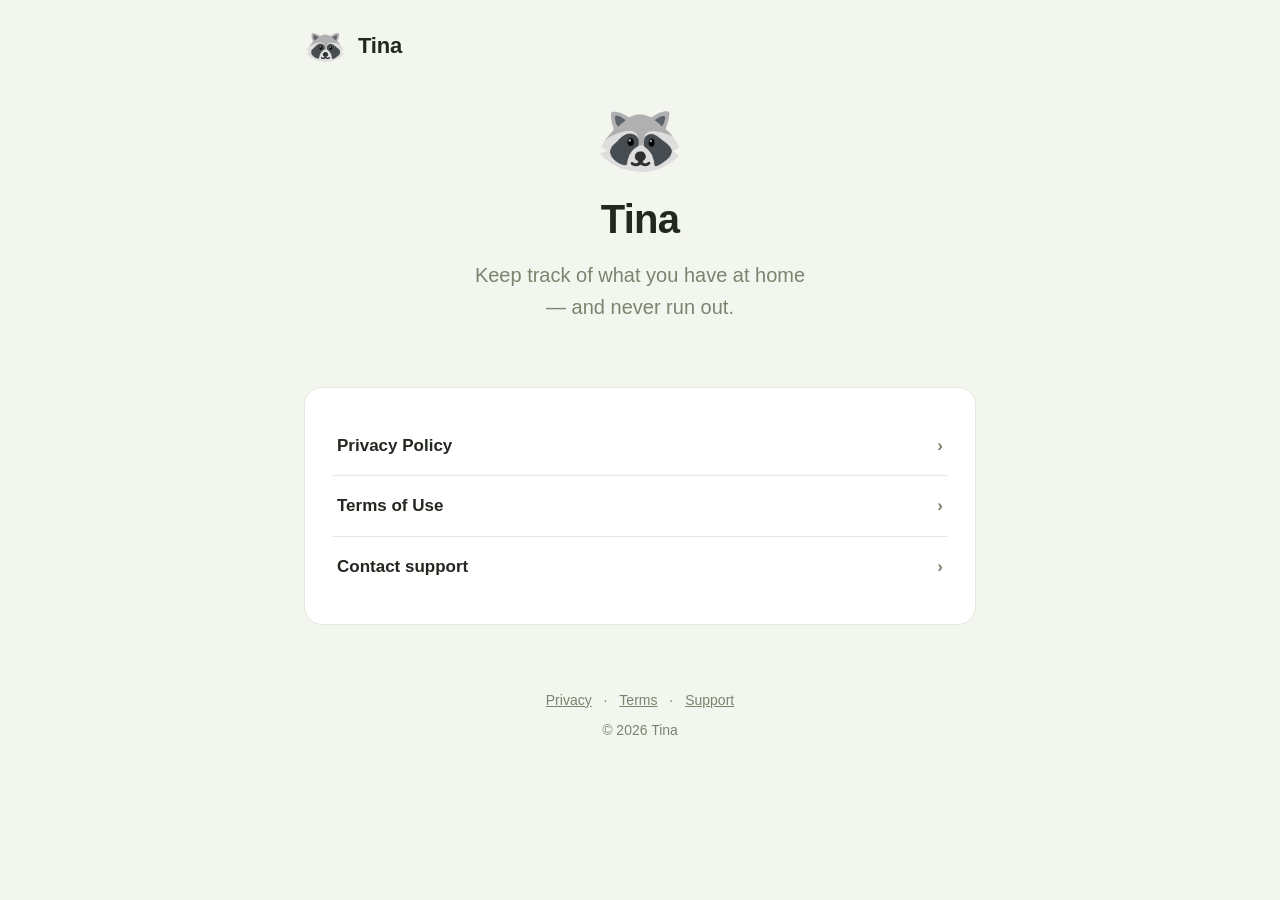
==== index.html @ f36097cf "Tina public site: landing + privacy + terms" ====
<!DOCTYPE html>
<html lang="en">
<head>
  <meta charset="utf-8">
  <meta name="viewport" content="width=device-width, initial-scale=1">
  <title>Tina — keep track of what you have at home</title>
  <meta name="description" content="Tina helps you and your household track what you have at home, and never run out of the things you rely on.">
  <link rel="stylesheet" href="style.css">
</head>
<body>
  <header class="site-header">
    <span class="mark" role="img" aria-label="Tina raccoon">🦝</span>
    <a class="wordmark" href="index.html">Tina</a>
  </header>

  <section class="hero">
    <div class="mark" role="img" aria-label="Tina raccoon">🦝</div>
    <h1>Tina</h1>
    <p class="tagline">Keep track of what you have at home — and never run out.</p>
  </section>

  <main class="container">
    <div class="card">
      <a class="link-row" href="privacy.html">
        <span>Privacy Policy</span>
        <span class="chevron">›</span>
      </a>
      <a class="link-row" href="terms.html">
        <span>Terms of Use</span>
        <span class="chevron">›</span>
      </a>
      <a class="link-row" href="mailto:fdrc.tech@gmail.com">
        <span>Contact support</span>
        <span class="chevron">›</span>
      </a>
    </div>
  </main>

  <footer class="site-footer">
    <nav>
      <a href="privacy.html">Privacy</a> ·
      <a href="terms.html">Terms</a> ·
      <a href="mailto:fdrc.tech@gmail.com">Support</a>
    </nav>
    <div>© 2026 Tina</div>
  </footer>
</body>
</html>
---- style.css ----
/* Tina legal + landing site — brand palette mirrors the app (Theme.swift) */
:root {
  --background: #F3F6EE;
  --card: #FFFFFF;
  --primary-green: #2FA36B;
  --deep-green: #1F7A4E;
  --honey: #EFA02F;
  --tomato: #E4553A;
  --ink: #22271F;
  --muted: #79856F;
  --hairline: #E4E9DC;
}

* { box-sizing: border-box; }

html { -webkit-text-size-adjust: 100%; }

body {
  margin: 0;
  background: var(--background);
  color: var(--ink);
  font-family: ui-rounded, "SF Pro Rounded", -apple-system, BlinkMacSystemFont,
    "Segoe UI", Roboto, "Helvetica Neue", Arial, sans-serif;
  line-height: 1.6;
  font-size: 17px;
  -webkit-font-smoothing: antialiased;
}

a { color: var(--deep-green); }

/* ---- Header ---- */
.site-header {
  display: flex;
  align-items: center;
  gap: 12px;
  max-width: 720px;
  margin: 0 auto;
  padding: 28px 24px 0;
}
.site-header .mark {
  font-size: 34px;
  line-height: 1;
}
.site-header .wordmark {
  font-size: 22px;
  font-weight: 700;
  letter-spacing: -0.01em;
  color: var(--ink);
  text-decoration: none;
}

/* ---- Hero (landing) ---- */
.hero {
  max-width: 720px;
  margin: 0 auto;
  padding: 40px 24px 24px;
  text-align: center;
}
.hero .mark { font-size: 72px; line-height: 1; }
.hero h1 {
  font-size: 40px;
  margin: 12px 0 8px;
  letter-spacing: -0.02em;
}
.hero .tagline {
  font-size: 20px;
  color: var(--muted);
  margin: 0 auto;
  max-width: 30ch;
}

/* ---- Cards ---- */
.container {
  max-width: 720px;
  margin: 0 auto;
  padding: 24px;
}
.card {
  background: var(--card);
  border: 1px solid var(--hairline);
  border-radius: 18px;
  padding: 28px 28px;
  margin: 16px 0;
}

/* Landing link rows */
.link-row {
  display: flex;
  align-items: center;
  justify-content: space-between;
  padding: 16px 4px;
  text-decoration: none;
  color: var(--ink);
  font-weight: 600;
  font-size: 17px;
}
.link-row + .link-row { border-top: 1px solid var(--hairline); }
.link-row .chevron { color: var(--muted); font-weight: 700; }

/* ---- Legal document ---- */
.doc h1 {
  font-size: 30px;
  letter-spacing: -0.02em;
  margin: 0 0 4px;
}
.doc .updated {
  color: var(--muted);
  font-size: 15px;
  margin: 0 0 24px;
}
.doc h2 {
  font-size: 15px;
  font-weight: 700;
  letter-spacing: 0.06em;
  text-transform: uppercase;
  color: var(--deep-green);
  margin: 32px 0 8px;
}
.doc p { margin: 0 0 14px; }
.doc ul {
  margin: 0 0 14px;
  padding-left: 22px;
}
.doc li { margin: 0 0 8px; }
.doc a { font-weight: 600; }

.back {
  display: inline-block;
  margin: 8px 0 0;
  color: var(--muted);
  text-decoration: none;
  font-weight: 600;
  font-size: 15px;
}
.back:hover { color: var(--deep-green); }

/* ---- Footer ---- */
.site-footer {
  max-width: 720px;
  margin: 0 auto;
  padding: 24px 24px 48px;
  color: var(--muted);
  font-size: 14px;
  text-align: center;
}
.site-footer a { color: var(--muted); }
.site-footer nav { margin-bottom: 8px; }
.site-footer nav a { margin: 0 8px; }

@media (prefers-color-scheme: dark) {
  :root {
    --background: #181C16;
    --card: #22271F;
    --ink: #ECEFE6;
    --muted: #9AA890;
    --hairline: #333B2E;
    --deep-green: #4FC489;
  }
}
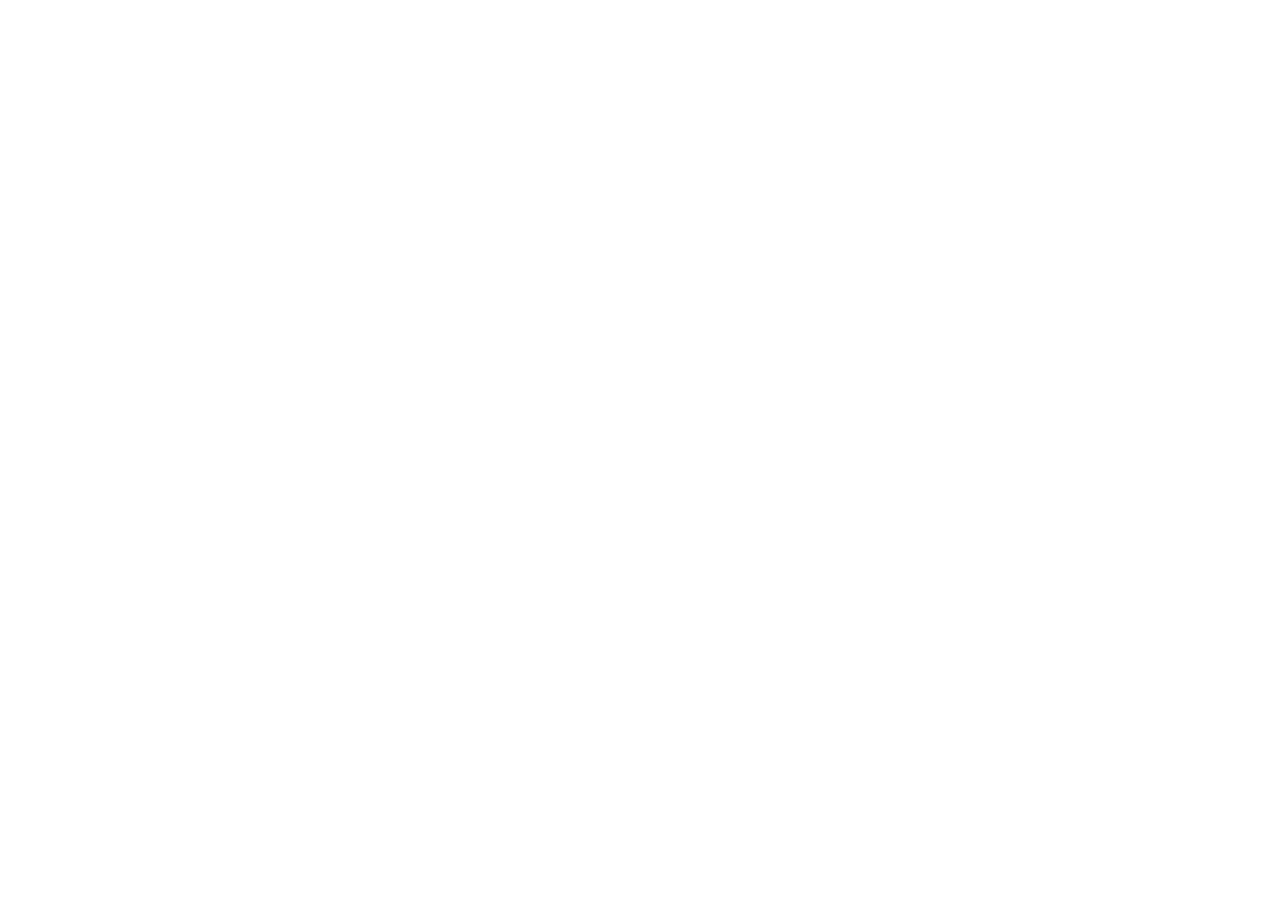
==== commit b35563c6: "Turn the old GitHub Pages URLs into redirects 1.3.1 is live, so nothing in review depends on these p" ====
--- a/index.html
+++ b/index.html
@@ -3,46 +3,33 @@
 <head>
   <meta charset="utf-8">
   <meta name="viewport" content="width=device-width, initial-scale=1">
-  <title>Tina — keep track of what you have at home</title>
-  <meta name="description" content="Tina helps you and your household track what you have at home, and never run out of the things you rely on.">
+  <title>Tina — Tina</title>
+  <!-- Tina moved to its own domain. This page stays forever: versions 1.0 to
+       1.3.1 of the app have this URL compiled into LegalView, and GitHub Pages
+       cannot issue a real 301 for a project site, so a meta refresh it is. -->
+  <meta http-equiv="refresh" content="0; url=https://tinapantry.app/">
+  <link rel="canonical" href="https://tinapantry.app/">
+  <meta name="robots" content="noindex">
   <link rel="stylesheet" href="style.css">
 </head>
 <body>
   <header class="site-header">
-    <span class="mark" role="img" aria-label="Tina raccoon">🦝</span>
-    <a class="wordmark" href="index.html">Tina</a>
+    <span class="mark" role="img" aria-label="Tina raccoon">&#129437;</span>
+    <a class="wordmark" href="https://tinapantry.app/">Tina</a>
   </header>
-
-  <section class="hero">
-    <div class="mark" role="img" aria-label="Tina raccoon">🦝</div>
-    <h1>Tina</h1>
-    <p class="tagline">Keep track of what you have at home — and never run out.</p>
-  </section>
-
   <main class="container">
     <div class="card">
-      <a class="link-row" href="privacy.html">
-        <span>Privacy Policy</span>
-        <span class="chevron">›</span>
-      </a>
-      <a class="link-row" href="terms.html">
-        <span>Terms of Use</span>
-        <span class="chevron">›</span>
-      </a>
-      <a class="link-row" href="mailto:fdrc.tech@gmail.com">
-        <span>Contact support</span>
-        <span class="chevron">›</span>
-      </a>
+      <h1>Tina has a new home</h1>
+      <p>This page now lives at <a href="https://tinapantry.app/">tinapantry.app</a>. You should be sent there automatically.</p>
     </div>
   </main>
-
   <footer class="site-footer">
     <nav>
-      <a href="privacy.html">Privacy</a> ·
-      <a href="terms.html">Terms</a> ·
-      <a href="mailto:fdrc.tech@gmail.com">Support</a>
+      <a href="https://tinapantry.app/privacy">Privacy</a> &middot;
+      <a href="https://tinapantry.app/terms">Terms</a> &middot;
+      <a href="mailto:support@tinapantry.app">Support</a>
     </nav>
-    <div>© 2026 Tina</div>
+    <div>&copy; 2026 Tina</div>
   </footer>
 </body>
 </html>
